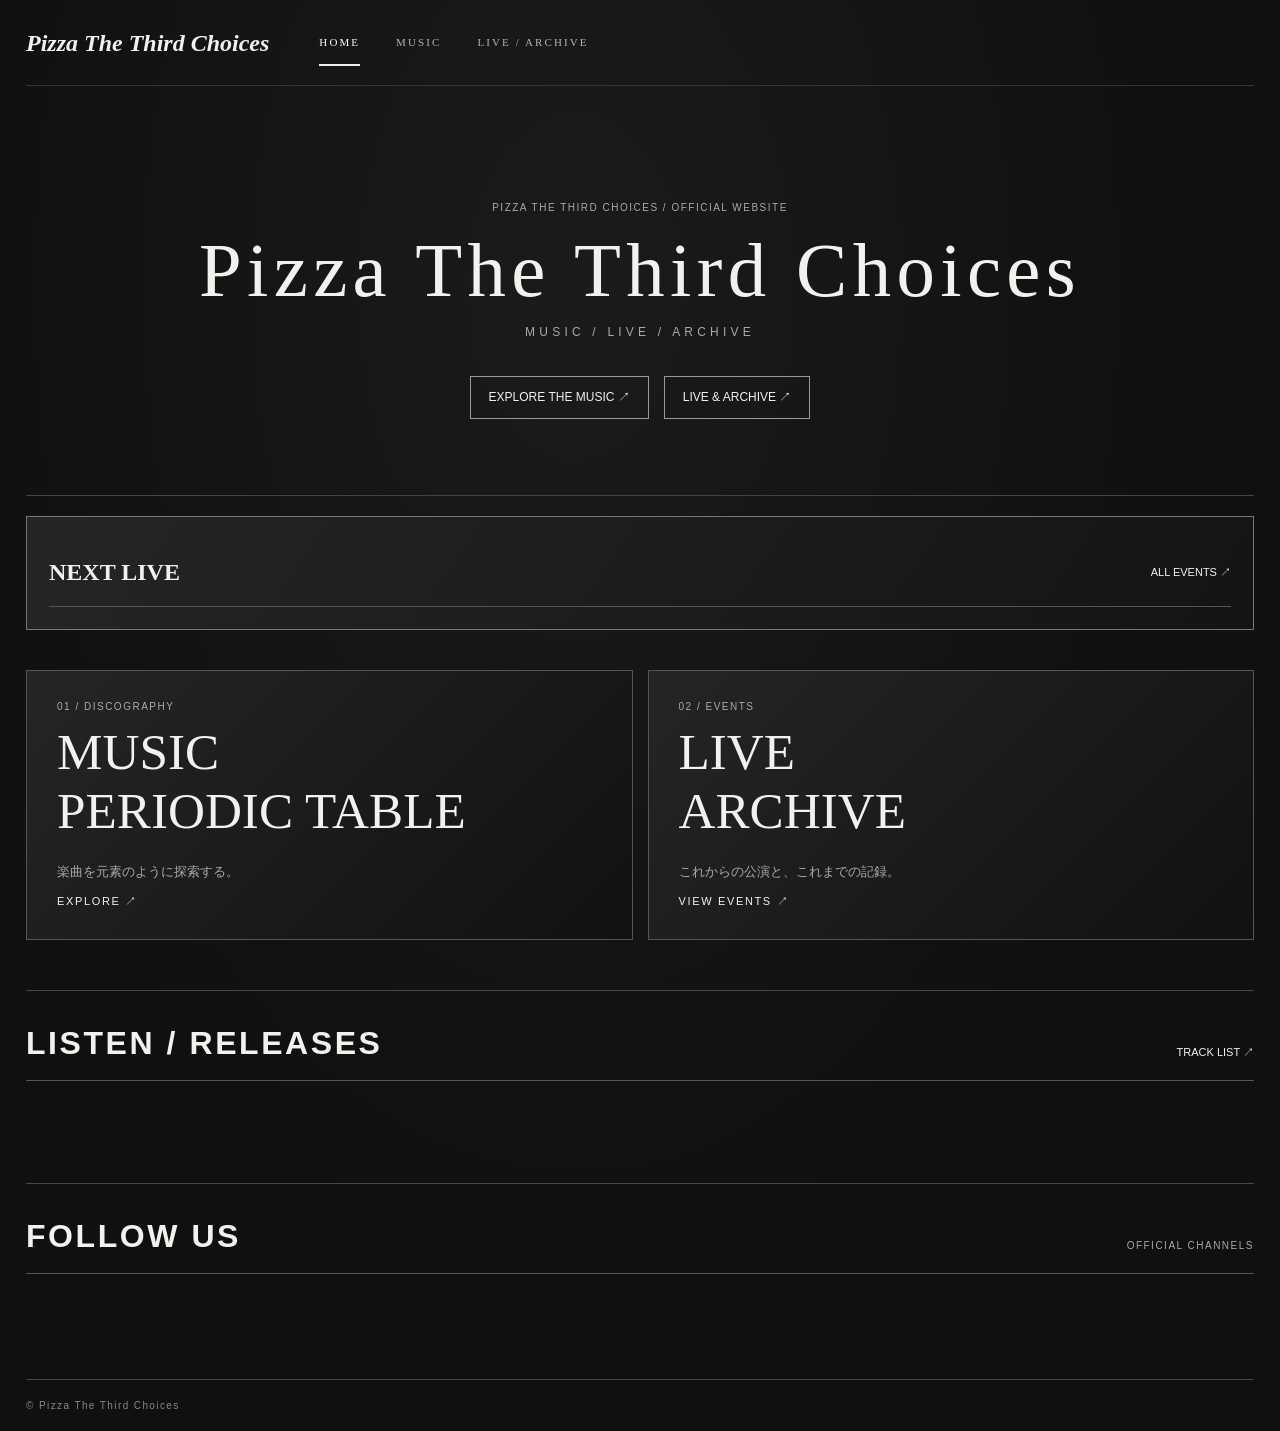
==== index.html @ 2cea5db8 "Add files via upload" ====
<!doctype html><html lang="ja"><head><meta charset="utf-8"><meta name="viewport" content="width=device-width,initial-scale=1"><title>Pizza The Third Choices | Official Website</title><link rel="stylesheet" href="style.css"></head><body><div class="site-shell"><nav class="top-nav"><a class="wordmark" href="index.html"><img src="assets/logo/logo-white.png" alt="Pizza The Third Choices" onerror="this.hidden=true;this.nextElementSibling.hidden=false"><span hidden>Pizza The Third Choices</span></a><div class="nav-links"><a class="active" href="index.html">HOME</a><a href="music.html">MUSIC</a><a href="live.html">LIVE / ARCHIVE</a></div></nav><main class="home-main"><section class="hero"><p class="eyebrow">PIZZA THE THIRD CHOICES / OFFICIAL WEBSITE</p><img class="hero-logo" src="assets/logo/logo-white.png" alt="Pizza The Third Choices" onerror="this.hidden=true;this.nextElementSibling.hidden=false"><h1 hidden>Pizza The Third Choices</h1><p class="hero-caption">MUSIC / LIVE / ARCHIVE</p><div class="hero-actions"><a href="music.html">EXPLORE THE MUSIC ↗</a><a href="live.html">LIVE & ARCHIVE ↗</a></div></section><section class="home-live"><div class="section-bar"><h2>NEXT LIVE</h2><a href="live.html">ALL EVENTS ↗</a></div><div id="home-events"></div></section><section class="home-sections"><a class="feature-tile" href="music.html"><span class="eyebrow">01 / DISCOGRAPHY</span><h2>MUSIC<br>PERIODIC TABLE</h2><p>楽曲を元素のように探索する。</p><span>EXPLORE ↗</span></a><a class="feature-tile" href="live.html"><span class="eyebrow">02 / EVENTS</span><h2>LIVE<br>ARCHIVE</h2><p>これからの公演と、これまでの記録。</p><span>VIEW EVENTS ↗</span></a></section><section class="social-section" aria-label="アルバム配信"><div class="section-bar"><h2>LISTEN / RELEASES</h2><a href="music.html">TRACK LIST ↗</a></div><div id="home-releases" class="release-links"></div></section><section class="social-section" aria-label="公式SNS"><div class="section-bar"><h2>FOLLOW US</h2><span class="eyebrow">OFFICIAL CHANNELS</span></div><div class="social-links" data-social-links></div></section></main><footer>© Pizza The Third Choices</footer></div><script src="data/events.js"></script><script>renderEvents('home-events',2)</script><script src="data/albums.js"></script><script src="data/social.js"></script><script src="releases.js"></script></body></html>
---- style.css ----
:root{color-scheme:dark;font-family:Georgia,"Hiragino Mincho ProN","Yu Mincho",serif;background:#101010;color:#f3f1ed}*{box-sizing:border-box}body{margin:0;background:radial-gradient(ellipse at 45% 20%,#1b1b1b 0%,#101010 60%);min-height:100vh}button,input{font:inherit}button{cursor:pointer}a{color:inherit}.site-shell{max-width:1800px;margin:auto;padding:0 26px}.top-nav{min-height:86px;display:flex;align-items:center;gap:50px;border-bottom:1px solid #343434}.wordmark{display:flex;align-items:center;text-decoration:none;min-width:220px;font-style:italic;font-weight:bold;font-size:24px;line-height:1}.wordmark img{max-width:220px;max-height:73px;object-fit:contain;object-position:left}.nav-links{display:flex;gap:36px;align-items:center;flex-wrap:wrap}.nav-links a{text-decoration:none;font-size:11px;letter-spacing:.19em;color:#b6b4b2;padding:16px 0;border-bottom:2px solid transparent}.nav-links a.active{border-bottom-color:#f1efeb;color:white}.main-layout{display:grid;grid-template-columns:minmax(0,1fr) 365px;gap:28px;padding-top:26px;align-items:start}.left-column{min-width:0}.page-head{display:flex;align-items:end;justify-content:space-between;gap:20px;margin-bottom:24px}.eyebrow{font-family:Arial,sans-serif;font-size:10px;letter-spacing:.15em;color:#aaa}h1{font-size:clamp(36px,4.1vw,72px);line-height:.99;font-weight:400;letter-spacing:.07em;margin:10px 0 3px}.subheading{margin:0;text-align:center;letter-spacing:.4em;font-size:15px}.intro-tools{width:42%;max-width:340px}.intro{font-size:12px;color:#c1c1c1;line-height:1.95;margin:0 0 15px}.search-label{display:block;position:relative}.search-label span{display:block;font-family:Arial,sans-serif;color:#888;font-size:9px;letter-spacing:.16em;margin-bottom:6px}.search-label input{width:100%;background:#191919;border:1px solid #6b6b6b;border-radius:24px;padding:12px 18px;color:#fff;font-size:12px;outline:none}.search-label input:focus{border-color:#fff}.table-scroll{overflow-x:auto;padding:10px 4px 32px}.periodic{display:grid;grid-template-columns:repeat(8,minmax(0,1fr));gap:7px;min-width:650px}.element{position:relative;aspect-ratio:1/1;border:2px solid var(--album-color);border-radius:4px;background-color:var(--album-color);padding:8px;color:#fff;text-align:left;display:flex;flex-direction:column;justify-content:space-between;isolation:isolate;transition:transform .16s,filter .16s;min-width:0}.element:before{content:"";position:absolute;inset:0;background:linear-gradient(180deg,#0009,#0004 45%,#000b);z-index:-1}.element.cover-cell{background-image:var(--cover-url)!important;background-size:cover!important;background-position:center!important}.element:hover,.element:focus-visible{transform:translateY(-4px);z-index:30;outline:1px solid white}.element.selected{outline:2px solid #fff;outline-offset:2px;z-index:6}.element.dim{opacity:.18}.num{font:600 13px Arial,sans-serif;text-shadow:0 1px 5px #000}.symbol{font-size:clamp(17px,2.05vw,30px);font-weight:700;letter-spacing:-.05em;line-height:1.1;text-shadow:0 2px 8px #000,0 1px 3px #000;align-self:center;position:relative;top:-2px}.symbol.long-code{font-size:clamp(14px,1.8vw,25px)}.marks{position:absolute;right:5px;top:5px;display:flex;gap:3px}.mark-icon{display:flex;width:29px;height:29px;padding:3px;border-radius:4px;background:#0008;align-items:center;justify-content:center;filter:drop-shadow(0 1px 2px #000)}.mark-icon svg{width:100%;height:100%;fill:none;stroke:currentColor;stroke-width:1.8}.empty{aspect-ratio:1/1}.tooltip{position:absolute;left:50%;bottom:calc(100% + 12px);transform:translateX(-50%);width:235px;padding:13px;background:#eeeae3;color:#171717;box-shadow:0 10px 30px #000b;text-align:left;pointer-events:none;opacity:0;visibility:hidden;transition:opacity .12s;z-index:40;border-radius:4px}.element:hover .tooltip,.element:focus-visible .tooltip{opacity:1;visibility:visible}.tooltip strong{display:block;font-size:15px;margin:5px 0}.tooltip small{font-family:Arial,sans-serif;font-size:11px;line-height:1.6;display:block}.tooltip .more{margin-top:7px;font-weight:bold}.pair-connector{position:absolute;z-index:12;pointer-events:none;filter:drop-shadow(0 2px 2px #000);display:flex;align-items:center;justify-content:center}.pair-connector.right{width:25px;height:70px;right:-17px;top:50%;transform:translateY(-50%)}.pair-connector.down{width:70px;height:25px;bottom:-17px;left:50%;transform:translateX(-50%)}.pair-connector svg{width:100%;height:100%;overflow:visible}.pair-inline{font:bold 20px Arial,sans-serif;text-shadow:0 1px 3px #000}.legend{display:flex;align-items:center;gap:12px 18px;flex-wrap:wrap;padding:16px 0;border-top:1px solid #444;border-bottom:1px solid #444}.legend span{display:inline-flex;align-items:center;gap:7px;font:11px Arial,sans-serif;color:#ddd}.legend-label{font:12px Georgia,serif;letter-spacing:.06em}.legend .swatch{display:inline-block;width:14px;height:14px;border-radius:2px}.legend svg{width:21px;height:21px;stroke:currentColor;fill:none;stroke-width:1.8}.legend-divider{height:26px;border-left:1px solid #555}.table-note{color:#858585;font:11px Arial,sans-serif;line-height:1.6}.detail{border:1px solid #575757;background:#121212;padding:22px 22px 26px;min-height:550px;position:sticky;top:15px;max-height:calc(100vh - 30px);overflow-y:auto;scrollbar-color:#666 #151515}.detail-top{display:flex;justify-content:space-between;align-items:center}.detail-reset{background:none;border:0;color:#aaa;font-size:23px}.detail-heading{display:flex;align-items:center;gap:17px;margin:15px 0 20px;border-bottom:1px solid #444;padding-bottom:16px}.detail-number{font-size:52px;line-height:1}.detail-heading h2{font-size:24px;line-height:1.15;margin:0;overflow-wrap:anywhere;font-weight:400}.detail-code{font-size:17px;letter-spacing:.16em;margin:7px 0 0;color:#aaa}.detail-album{display:flex;gap:15px;align-items:center}.detail-cover{flex:0 0 45%;aspect-ratio:1/1;background:var(--album-color);display:flex;align-items:center;justify-content:center;color:#222;font:10px Arial,sans-serif;letter-spacing:.1em}.detail-art{width:100%;height:100%;object-fit:cover}.detail-art[hidden]{display:none}.detail-album-meta{display:flex;flex-direction:column;gap:9px;font-size:13px;line-height:1.5;overflow-wrap:anywhere}.detail-album-meta small{font:10px Arial,sans-serif;color:#999}.detail-album-meta span{font:11px Arial,sans-serif;color:#bbb}.description-section{margin-top:25px;border-top:1px solid #444;padding-top:18px}.description-section h3,.video-section h3{font-size:16px;font-weight:400;margin:0 0 10px}.description-section p{font-size:13px;line-height:1.9;color:#c7c7c7}.pair-jump,.detail-page-link{display:block;width:100%;text-align:center;border:1px solid #777;border-radius:4px;padding:11px 8px;background:transparent;color:#eee;text-decoration:none;font-size:12px;margin:14px 0}.pair-jump:hover,.detail-page-link:hover{background:#333}.video-section{border-top:1px solid #444;margin-top:22px;padding-top:18px;display:flex;flex-direction:column;gap:12px;align-items:center}.video-section h3{align-self:stretch}.shorts-player{width:min(100%,220px);aspect-ratio:9/16;border:1px solid #555;border-radius:5px;background:#222}.video-section a{font:12px Arial,sans-serif;color:#eee}.site-shell footer{border-top:1px solid #444;padding:20px 0;margin-top:25px;color:#888;font:10px Arial,sans-serif;letter-spacing:.14em}@media(max-width:1100px){.main-layout{grid-template-columns:1fr}.detail{position:static;max-height:none;min-height:0}.detail-album{max-width:500px}.detail-cover{max-width:170px}.periodic{min-width:640px}}@media(max-width:650px){.site-shell{padding:0 12px}.top-nav{gap:14px;min-height:65px}.wordmark{min-width:110px;font-size:15px}.wordmark img{max-width:110px;max-height:50px}.nav-links{gap:12px}.nav-links a{font-size:9px;letter-spacing:.05em}.page-head{display:block}.intro-tools{width:100%;max-width:none;margin-top:15px}.intro{font-size:11px}.main-layout{padding-top:18px}.periodic{gap:5px}.element{padding:6px}.detail{padding:16px}.legend{gap:9px 12px}}@media(hover:none){.tooltip{display:none}}

/* V6: Paired songs share one rectangular frame. The diagonal is a real internal divider. */
.periodic{grid-auto-rows:auto;align-items:stretch}
.pair-unit{position:relative;isolation:isolate;min-width:0;min-height:0;border:2px solid #eee;border-radius:4px;overflow:visible;background:#101010;z-index:2}
.pair-unit:hover,.pair-unit:focus-within{z-index:35}
.pair-unit .element{position:absolute;border:0;border-radius:0;outline-offset:-3px;aspect-ratio:auto;overflow:visible;min-height:0;min-width:0;transform:none}
.pair-unit .element:hover,.pair-unit .element:focus-visible{transform:none;filter:brightness(1.16)}
.pair-horizontal{grid-column-end:span 2;aspect-ratio:2/1}
.pair-vertical{grid-row-end:span 2;aspect-ratio:1/2}
.pair-horizontal .pair-first{inset:0 50% 0 0;clip-path:polygon(0 0,100% 0,calc(100% - 17%) 100%,0 100%)}
.pair-horizontal .pair-second{inset:0 0 0 50%;clip-path:polygon(17% 0,100% 0,100% 100%,0 100%)}
/* Use overlapping half-cell hit areas so the diagonal halves remain independently clickable. */
.pair-horizontal .pair-first{right:42%;clip-path:polygon(0 0,100% 0,86% 100%,0 100%)}
.pair-horizontal .pair-second{left:42%;clip-path:polygon(14% 0,100% 0,100% 100%,0 100%)}
.pair-vertical .pair-first{inset:0 0 42% 0;clip-path:polygon(0 0,100% 0,100% 86%,0 100%)}
.pair-vertical .pair-second{inset:42% 0 0 0;clip-path:polygon(0 14%,100% 0,100% 100%,0 100%)}
.pair-divider{position:absolute;pointer-events:none;z-index:10;filter:drop-shadow(0 1px 2px #000)}
.pair-horizontal .pair-divider{top:0;bottom:0;left:50%;width:2px;background:#fff;transform:skewX(-9deg);transform-origin:center}
.pair-vertical .pair-divider{left:0;right:0;top:50%;height:2px;background:#fff;transform:skewY(-9deg);transform-origin:center}
.pair-unit .num,.pair-unit .symbol,.pair-unit .marks{z-index:1}
.pair-unit .tooltip{z-index:50}
.pair-unit .element.selected{outline:2px solid #fff;outline-offset:-3px}
.pair-unit .element .symbol{font-size:clamp(16px,1.9vw,28px)}

/* V7 responsive equal-width grid: no forced horizontal scrolling */
.periodic{min-width:0;grid-template-columns:repeat(8,minmax(0,1fr));gap:clamp(2px,.6vw,7px);grid-auto-rows:auto}
.element{padding:clamp(2px,.6vw,8px)}
.pair-unit{border-color:#ddd}
.pair-unit.pair-searching{border-color:#ddd!important;outline:none!important;box-shadow:none!important}
.pair-unit.pair-searching .element.dim{opacity:.2}
.pair-unit.pair-searching .element:not(.dim){filter:brightness(1.1)}
.view-label{margin-top:12px}.view-label select{width:100%;padding:11px 16px;background:#191919;border:1px solid #6b6b6b;color:#fff;border-radius:20px;font-size:12px}
.periodic.album-layout{display:block}.album-group{margin:0 0 30px}.album-group-title{font-size:clamp(16px,2vw,23px);font-weight:400;border-bottom:1px solid #555;padding-bottom:10px}
.album-song-grid{display:grid;grid-template-columns:repeat(8,minmax(0,1fr));gap:clamp(2px,.6vw,7px)}.album-song-wrap{min-width:0;position:relative}.album-element{width:100%}.album-track-number{position:absolute;right:3px;bottom:3px;font:9px Arial,sans-serif;color:#fff;text-shadow:0 1px 4px #000;pointer-events:none}
.home-main,.archive-main{padding:30px 0 60px}.hero{min-height:380px;display:flex;flex-direction:column;align-items:center;justify-content:center;text-align:center;border-bottom:1px solid #444;padding:40px 10px}.hero-logo{max-width:min(520px,85%);max-height:220px;object-fit:contain}.hero h1{font-size:clamp(36px,6vw,85px)}.hero-caption{letter-spacing:.35em;color:#aaa;font:12px Arial,sans-serif}.hero-actions{display:flex;gap:15px;flex-wrap:wrap;justify-content:center;margin-top:25px}.hero-actions a,.event-info a{border:1px solid #999;padding:12px 18px;text-decoration:none;font:12px Arial,sans-serif}.hero-actions a:hover,.event-info a:hover{background:#333}.home-sections{display:grid;grid-template-columns:1fr 1fr;gap:15px;margin:25px 0 50px}.feature-tile{border:1px solid #555;padding:30px;min-height:260px;text-decoration:none;background:linear-gradient(135deg,#252525,#111);display:flex;flex-direction:column;justify-content:space-between}.feature-tile h2{font-size:clamp(25px,4vw,52px);font-weight:400;margin:10px 0}.feature-tile p{color:#aaa;font-size:13px}.feature-tile>span:last-child{font:11px Arial,sans-serif;letter-spacing:.15em}.section-bar{display:flex;align-items:center;justify-content:space-between;border-bottom:1px solid #555}.section-bar a{font:11px Arial,sans-serif;text-decoration:none}.archive-main>h1{margin-bottom:25px}.event-heading{font-size:23px;font-weight:400;letter-spacing:.1em;border-bottom:1px solid #555;padding-bottom:12px;margin-top:40px}.event-grid{display:grid;grid-template-columns:repeat(auto-fill,minmax(230px,1fr));gap:18px}.event-card{border:1px solid #4c4c4c;background:#181818;overflow:hidden}.event-card>img{display:block;width:100%;aspect-ratio:3/4;object-fit:contain;background:#222}.event-info{padding:18px}.event-date{font:12px Arial,sans-serif;color:#bbb}.event-title{font-size:22px;font-weight:400}.event-venue,.event-lineup,.event-description{font-size:12px;color:#bbb;line-height:1.7}.event-info a{display:inline-block;margin-top:8px}.empty-state{padding:28px;border:1px dashed #555;color:#aaa;font:13px Arial,sans-serif;line-height:1.7}
@media(max-width:1100px){.periodic{min-width:0!important}}
@media(max-width:650px){.table-scroll{overflow-x:visible;padding:4px 0 18px}.periodic{gap:3px}.element{border-width:1px;border-radius:2px;padding:2px;aspect-ratio:1/1}.num{font-size:clamp(6px,1.9vw,10px)}.symbol,.pair-unit .element .symbol{font-size:clamp(8px,2.9vw,15px);top:0;letter-spacing:-.07em}.symbol.long-code{font-size:clamp(7px,2.5vw,12px)}.mark-icon{width:clamp(10px,3.4vw,18px);height:clamp(10px,3.4vw,18px);padding:1px}.marks{right:1px;top:1px;gap:0}.pair-unit{border-width:1px;border-radius:2px}.pair-horizontal{aspect-ratio:2/1}.pair-vertical{aspect-ratio:1/2}.pair-divider{filter:none}.pair-horizontal .pair-divider{width:1px}.pair-vertical .pair-divider{height:1px}.pair-unit .element.selected{outline-width:1px}.album-song-grid{gap:3px}.album-track-number{font-size:7px}.home-sections{grid-template-columns:1fr}.feature-tile{min-height:210px}.hero{min-height:330px}.nav-links{gap:10px}.nav-links a{font-size:8px}.top-nav{justify-content:space-between}.wordmark{min-width:95px}.wordmark img{max-width:95px}}

/* Searching does not outline the combined pair frame */
.pair-unit.pair-searching .element.selected{outline:none;box-shadow:inset 0 0 0 2px #fff9}
@media(max-width:650px){.pair-unit.pair-searching .element.selected{box-shadow:inset 0 0 0 1px #fff9}}

/* v8: lightweight flyer archive, prominent next show, and streaming links */
.streaming-links{display:flex;flex-wrap:wrap;gap:8px;margin:12px 0 20px}
.streaming-links a{display:inline-block;padding:8px 11px;border:1px solid #777;border-radius:3px;color:#f5f5f5;text-decoration:none;font:11px Arial,sans-serif}
.streaming-links a:hover{background:#333}
.home-live{margin:20px 0 40px;padding:22px;border:1px solid #777;background:linear-gradient(125deg,#252525,#141414)}
.home-live .event-grid{grid-template-columns:1fr}
.home-live .event-card{display:grid;grid-template-columns:minmax(110px,220px) 1fr}
.home-live .event-cover-link{height:100%}
.home-live .event-info{display:flex;flex-direction:column;justify-content:center}
.event-cover-link{display:block;background:#252525;min-height:100px}
.event-thumb{width:100%;aspect-ratio:210/297;object-fit:contain;display:block;background:#222}
.event-no-image{display:grid;place-items:center;min-height:190px;color:#999;font:11px Arial,sans-serif}
.event-actions{display:flex;gap:8px;flex-wrap:wrap;margin-top:10px}
.event-info .event-actions a{margin:0;font-size:11px}
.event-actions .ticket-cta,.ticket-main{background:#e9b7b6!important;border-color:#e9b7b6!important;color:#171717!important;font-weight:bold!important}
.event-detail-title{font-size:clamp(30px,5vw,62px);overflow-wrap:anywhere}
.event-detail-meta{display:flex;gap:10px 25px;flex-wrap:wrap;margin:20px 0;border-block:1px solid #555;padding:12px 0;font:12px Arial,sans-serif;color:#ddd}
.ticket-main{display:inline-block;padding:15px 20px;text-decoration:none;margin:12px 0 22px;font:13px Arial,sans-serif}
.event-gallery{display:grid;grid-template-columns:repeat(auto-fit,minmax(min(100%,280px),1fr));gap:25px;margin:24px 0}
.event-figure{margin:0;min-width:0}.event-figure figcaption{font:13px Arial,sans-serif;letter-spacing:.12em;margin-bottom:10px}
.event-figure a{display:block;background:#202020}.event-full{display:block;width:100%;height:auto;max-height:950px;object-fit:contain}
.setlist-text{border-top:1px solid #555;padding-top:20px}.setlist-text li{padding:5px 0}.setlist-text a{color:#eee}
@media(max-width:650px){.home-live{padding:12px}.home-live .event-card{grid-template-columns:115px 1fr}.home-live .event-info{padding:10px}.home-live .event-title{font-size:17px}.event-info .event-actions a{padding:9px;font-size:10px}}

/* Release sides and cassette-only bonus track */
.release-side{font-size:.9rem;letter-spacing:.16em;margin:1.4rem 0 .7rem;color:#eee}
.bonus-tag{position:absolute;right:3px;bottom:3px;font-size:.56rem;letter-spacing:.03em;background:#f4e1a8;color:#222;padding:2px 4px;border-radius:2px;pointer-events:none}
.album-song-wrap{position:relative}
.special-track{display:flex;align-items:center;justify-content:center;text-align:center;padding:8px;color:white!important;background:#555!important;border:2px solid #aaa!important;font-size:.72rem;text-decoration:none;overflow-wrap:anywhere}

/* Official social links — shared across the site */
.social-section{padding:34px 0 20px;margin-top:36px;border-top:1px solid #484848}
.social-section h2{font:600 clamp(20px,3vw,32px) Arial,sans-serif;letter-spacing:.08em;margin:0 0 18px}
.social-links{display:flex;flex-wrap:wrap;gap:10px}
.social-link{display:inline-flex;align-items:center;justify-content:space-between;gap:24px;min-width:150px;border:1px solid #777;border-radius:3px;padding:13px 17px;text-decoration:none;font:600 12px Arial,sans-serif;letter-spacing:.06em;transition:background .2s,border-color .2s}
.social-link:hover,.social-link:focus-visible{background:#303030;border-color:#fff}
.social-empty{color:#999;font:12px Arial,sans-serif}
@media(max-width:650px){.social-link{min-width:calc(50% - 5px);padding:12px;font-size:11px;gap:5px}.social-section{margin-top:24px}}

/* Official release links */
.release-links{display:grid;grid-template-columns:repeat(3,minmax(0,1fr));gap:12px;margin:18px 0 28px}
.release-link{min-width:0;display:flex;align-items:center;gap:12px;padding:12px;border:1px solid #555;border-radius:8px;color:#f6f6f6;text-decoration:none;background:#202020}
.release-link:hover,.release-link:focus-visible{border-color:#e9b7b6;background:#2b2b2b}
.release-link img{width:52px;height:52px;object-fit:cover;flex-shrink:0;border-radius:3px}
.release-link span:nth-child(2){font-weight:700;flex:1;overflow-wrap:anywhere}
.release-link span:last-child{font-size:.75rem;white-space:nowrap}
@media(max-width:850px){.release-links{grid-template-columns:1fr}}

/* V12: one pair rectangle spans the intervening grid gutter too.
   A cell is exactly (container width - seven gutters) / eight.
   CSS Grid includes the gutter when an item spans two tracks. */
.periodic {
  --periodic-gap: clamp(2px, .6vw, 7px);
  gap: var(--periodic-gap);
  grid-template-columns: repeat(8, minmax(0, 1fr));
  grid-auto-rows: minmax(0, calc((100% - 7 * var(--periodic-gap)) / 8));
  align-items: stretch;
}
.pair-horizontal, .pair-vertical {
  aspect-ratio: auto; /* don't force 2:1 or 1:2: the spanned gap changes that ratio */
  width: 100%;
  height: 100%;
}
@media (max-width: 650px) {
  .periodic { --periodic-gap: 3px; }
  .pair-horizontal, .pair-vertical { aspect-ratio: auto; }
}

/* v13: swipeable flyer and setlist archive */
.event-carousel{margin:34px 0 44px;min-width:0}
.event-carousel-heading,.event-carousel-controls{display:flex;align-items:center;justify-content:space-between;gap:12px}
.event-carousel-heading h2{font-size:20px;letter-spacing:.14em;font-weight:400}
.event-carousel-counter,.event-carousel-hint{font:12px Arial,sans-serif;color:#aaa;letter-spacing:.14em}
.event-carousel-track{display:flex;gap:14px;overflow-x:auto;scroll-snap-type:x mandatory;scroll-padding-inline:0;overscroll-behavior-x:contain;scrollbar-width:thin;padding:0 0 12px;-webkit-overflow-scrolling:touch}
.event-carousel-slide{flex:0 0 min(100%,580px);margin:0;scroll-snap-align:start;min-width:0}
.event-carousel-slide figcaption{font:12px Arial,sans-serif;letter-spacing:.13em;margin:0 0 10px;color:#ddd}
.event-slide-image{display:flex;align-items:center;justify-content:center;background:#222;min-height:240px;height:min(74vh,700px)}
.event-carousel-image{display:block;max-width:100%;max-height:100%;object-fit:contain}
.event-pdf{background:#222;height:min(74vh,700px);display:flex;flex-direction:column;align-items:stretch}
.event-pdf iframe{border:0;width:100%;flex:1;min-height:200px}
.event-pdf-open{padding:12px;color:#fff;text-align:center;font:12px Arial,sans-serif}
.event-carousel-controls{justify-content:center;margin:12px 0;gap:24px}
.event-carousel-arrow{background:transparent;border:1px solid #777;color:#fff;padding:10px 20px;font-size:18px;cursor:pointer}
.event-carousel-arrow:disabled{opacity:.3;cursor:default}
@media(max-width:650px){.event-carousel-slide{flex-basis:88%}.event-slide-image,.event-pdf{height:65vh}}
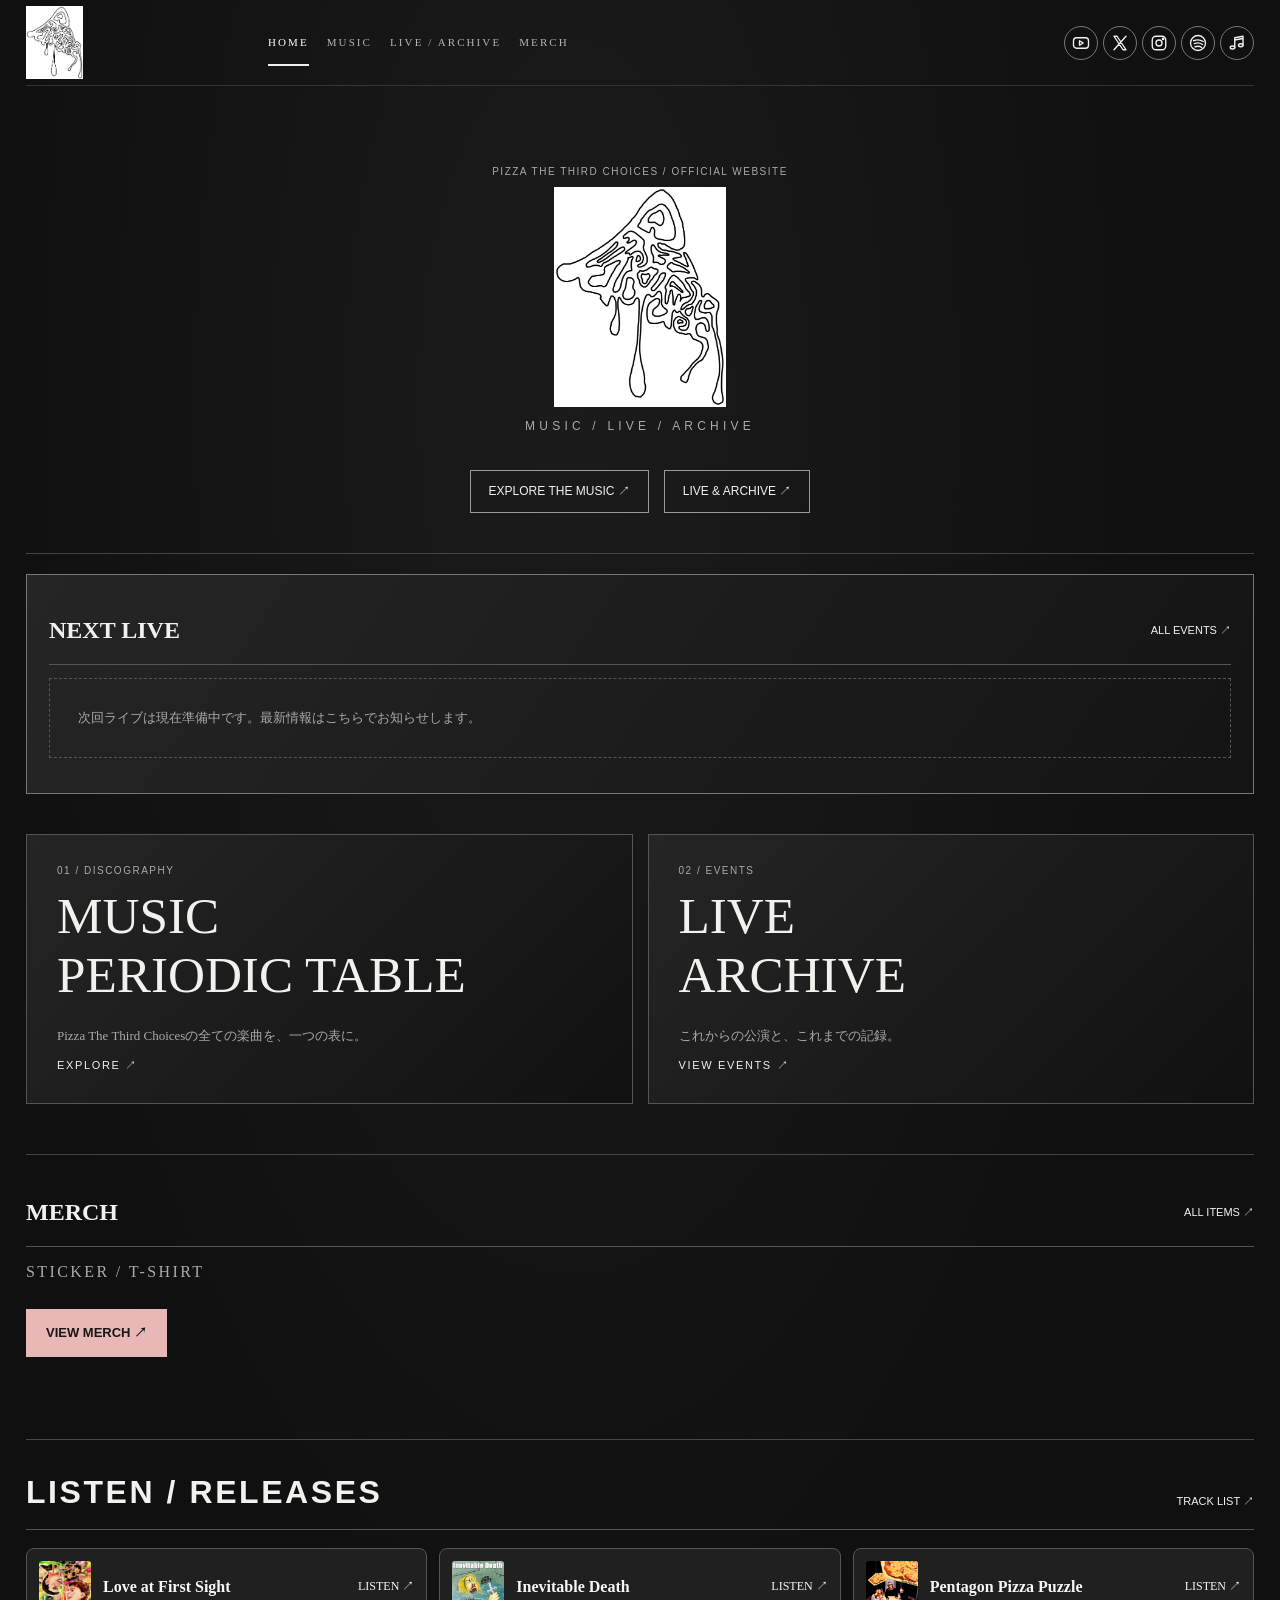
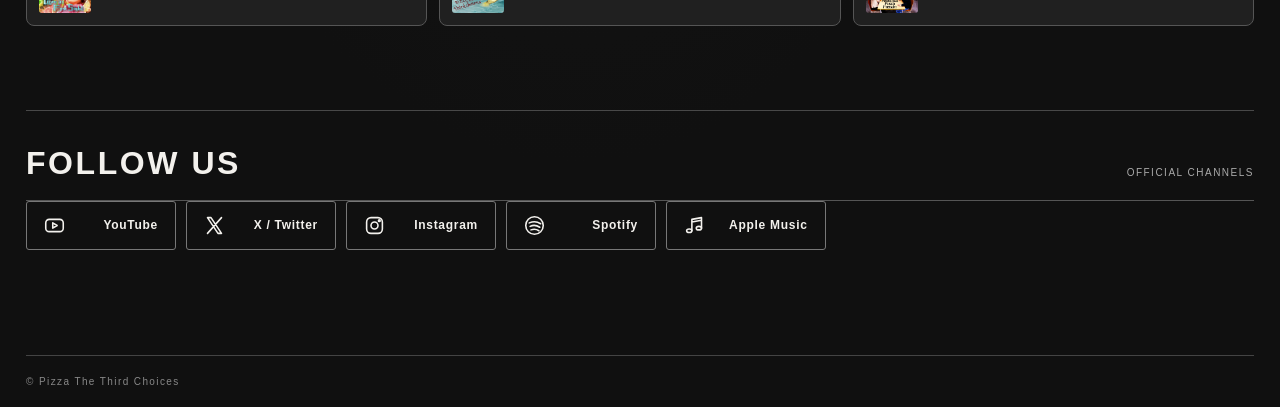
==== commit 5cd72e2e: "Add files via upload" ====
--- a/index.html
+++ b/index.html
@@ -1 +1 @@
-<!doctype html><html lang="ja"><head><meta charset="utf-8"><meta name="viewport" content="width=device-width,initial-scale=1"><title>Pizza The Third Choices | Official Website</title><link rel="stylesheet" href="style.css"></head><body><div class="site-shell"><nav class="top-nav"><a class="wordmark" href="index.html"><img src="assets/logo/logo-white.png" alt="Pizza The Third Choices" onerror="this.hidden=true;this.nextElementSibling.hidden=false"><span hidden>Pizza The Third Choices</span></a><div class="nav-links"><a class="active" href="index.html">HOME</a><a href="music.html">MUSIC</a><a href="live.html">LIVE / ARCHIVE</a></div></nav><main class="home-main"><section class="hero"><p class="eyebrow">PIZZA THE THIRD CHOICES / OFFICIAL WEBSITE</p><img class="hero-logo" src="assets/logo/logo-white.png" alt="Pizza The Third Choices" onerror="this.hidden=true;this.nextElementSibling.hidden=false"><h1 hidden>Pizza The Third Choices</h1><p class="hero-caption">MUSIC / LIVE / ARCHIVE</p><div class="hero-actions"><a href="music.html">EXPLORE THE MUSIC ↗</a><a href="live.html">LIVE & ARCHIVE ↗</a></div></section><section class="home-live"><div class="section-bar"><h2>NEXT LIVE</h2><a href="live.html">ALL EVENTS ↗</a></div><div id="home-events"></div></section><section class="home-sections"><a class="feature-tile" href="music.html"><span class="eyebrow">01 / DISCOGRAPHY</span><h2>MUSIC<br>PERIODIC TABLE</h2><p>楽曲を元素のように探索する。</p><span>EXPLORE ↗</span></a><a class="feature-tile" href="live.html"><span class="eyebrow">02 / EVENTS</span><h2>LIVE<br>ARCHIVE</h2><p>これからの公演と、これまでの記録。</p><span>VIEW EVENTS ↗</span></a></section><section class="social-section" aria-label="アルバム配信"><div class="section-bar"><h2>LISTEN / RELEASES</h2><a href="music.html">TRACK LIST ↗</a></div><div id="home-releases" class="release-links"></div></section><section class="social-section" aria-label="公式SNS"><div class="section-bar"><h2>FOLLOW US</h2><span class="eyebrow">OFFICIAL CHANNELS</span></div><div class="social-links" data-social-links></div></section></main><footer>© Pizza The Third Choices</footer></div><script src="data/events.js"></script><script>renderEvents('home-events',2)</script><script src="data/albums.js"></script><script src="data/social.js"></script><script src="releases.js"></script></body></html>+<!doctype html><html lang="ja"><head><meta charset="utf-8"><meta name="viewport" content="width=device-width,initial-scale=1"><title>Pizza The Third Choices | Official Website</title><link rel="stylesheet" href="style.css"></head><body><div class="site-shell"><nav class="top-nav"><a class="wordmark" href="index.html"><img src="assets/logo/logo-white.png" alt="Pizza The Third Choices" onerror="this.hidden=true;this.nextElementSibling.hidden=false"><span hidden>Pizza The Third Choices</span></a><div class="nav-links"><a class="active" href="index.html">HOME</a><a href="music.html">MUSIC</a><a href="live.html">LIVE / ARCHIVE</a><a href="merch.html">MERCH</a></div><div class="social-links header-social" data-social-links aria-label="公式SNS・配信ストア"></div></nav><main class="home-main"><section class="hero"><p class="eyebrow">PIZZA THE THIRD CHOICES / OFFICIAL WEBSITE</p><img class="hero-logo" src="assets/logo/logo-white.png" alt="Pizza The Third Choices" onerror="this.hidden=true;this.nextElementSibling.hidden=false"><h1 hidden>Pizza The Third Choices</h1><p class="hero-caption">MUSIC / LIVE / ARCHIVE</p><div class="hero-actions"><a href="music.html">EXPLORE THE MUSIC ↗</a><a href="live.html">LIVE & ARCHIVE ↗</a></div></section><section class="home-visuals"><img src="assets/photos/artist-wide.webp" alt="Pizza The Third Choices アーティスト写真" onerror="this.closest('.home-visuals').hidden=true"><img class="home-extra-logo" src="assets/logo/logo-secondary.png" alt="Pizza The Third Choices 別ロゴ" onerror="this.hidden=true"></section><section class="home-live"><div class="section-bar"><h2>NEXT LIVE</h2><a href="live.html">ALL EVENTS ↗</a></div><div id="home-events"></div></section><section class="home-sections"><a class="feature-tile" href="music.html"><span class="eyebrow">01 / DISCOGRAPHY</span><h2>MUSIC<br>PERIODIC TABLE</h2><p>Pizza The Third Choicesの全ての楽曲を、一つの表に。</p><span>EXPLORE ↗</span></a><a class="feature-tile" href="live.html"><span class="eyebrow">02 / EVENTS</span><h2>LIVE<br>ARCHIVE</h2><p>これからの公演と、これまでの記録。</p><span>VIEW EVENTS ↗</span></a></section><section class="home-merch"><div class="section-bar"><h2>MERCH</h2><a href="merch.html">ALL ITEMS ↗</a></div><p>STICKER / T-SHIRT</p><a class="ticket-main" href="merch.html">VIEW MERCH ↗</a></section><section class="social-section" aria-label="アルバム配信"><div class="section-bar"><h2>LISTEN / RELEASES</h2><a href="music.html">TRACK LIST ↗</a></div><div id="home-releases" class="release-links"></div></section><section class="social-section" aria-label="公式SNS"><div class="section-bar"><h2>FOLLOW US</h2><span class="eyebrow">OFFICIAL CHANNELS</span></div><div class="social-links" data-social-links></div></section></main><footer>© Pizza The Third Choices</footer></div><script src="data/events.js"></script><script>renderEvents('home-events',2)</script><script src="data/albums.js"></script><script src="data/social.js"></script><script src="releases.js"></script></body></html>
--- a/style.css
+++ b/style.css
@@ -126,3 +126,8 @@
 .event-carousel-arrow{background:transparent;border:1px solid #777;color:#fff;padding:10px 20px;font-size:18px;cursor:pointer}
 .event-carousel-arrow:disabled{opacity:.3;cursor:default}
 @media(max-width:650px){.event-carousel-slide{flex-basis:88%}.event-slide-image,.event-pdf{height:65vh}}
+
+/* Ver.15: social icons, home photography and merchandise */
+.top-nav{gap:22px;flex-wrap:wrap}.nav-links{gap:18px}.header-social{margin-left:auto;gap:5px;flex-wrap:nowrap}.header-social .social-link{min-width:0;width:34px;height:34px;padding:7px;border-radius:50%;gap:0;justify-content:center}.social-link svg{width:21px;height:21px;fill:none;stroke:currentColor;stroke-width:1.8;stroke-linecap:round;stroke-linejoin:round}.social-link svg path{stroke-linejoin:round}.header-social .social-link svg{width:18px;height:18px}.home-visuals{position:relative;margin:24px 0 38px;overflow:hidden;min-height:180px}.home-visuals>img:first-child{width:100%;max-height:560px;object-fit:cover;display:block}.home-extra-logo{position:absolute;right:3%;bottom:6%;width:min(28%,230px);max-height:150px;object-fit:contain;filter:drop-shadow(0 3px 12px #000)}.home-merch{padding:24px 0;border-top:1px solid #444}.home-merch p{color:#aaa;letter-spacing:.15em}.merch-items{display:grid;grid-template-columns:repeat(2,minmax(0,1fr));gap:24px;margin-top:28px}.merch-card{border:1px solid #555;padding:20px;background:#181818;min-width:0}.merch-heading{display:flex;align-items:baseline;justify-content:space-between;gap:12px}.merch-heading h2{font-weight:400;letter-spacing:.1em}.merch-heading strong{font:600 15px Arial,sans-serif}.merch-gallery{display:flex;overflow-x:auto;gap:12px;scroll-snap-type:x mandatory;padding-bottom:12px}.merch-gallery figure{margin:0;flex:0 0 88%;scroll-snap-align:start}.merch-gallery figure a{display:flex;align-items:center;justify-content:center;width:100%;aspect-ratio:4/5;background:#242424;border:1px solid #444;text-decoration:none}.merch-gallery img{width:100%;height:100%;object-fit:contain}.merch-gallery figcaption{font:11px Arial,sans-serif;color:#aaa;margin-top:8px}.merch-missing{font:12px Arial,sans-serif;color:#888}.merch-card>p{color:#bbb;font-size:13px;line-height:1.8}.home-live .event-grid{display:grid;gap:16px}.home-live .ticket-cta,.event-actions .ticket-cta{background:#f0f0e9;color:#111;border-color:#f0f0e9;font-weight:bold}.home-live .event-thumb{object-fit:cover}
+@media(max-width:950px){.top-nav{gap:8px}.header-social{width:100%;margin:0 0 12px;justify-content:flex-end}.merch-items{grid-template-columns:1fr}}
+@media(max-width:650px){.header-social .social-link{width:33px;height:33px;min-width:0;padding:7px}.home-visuals{min-height:100px}.merch-card{padding:12px}.merch-gallery figure{flex-basis:92%}}
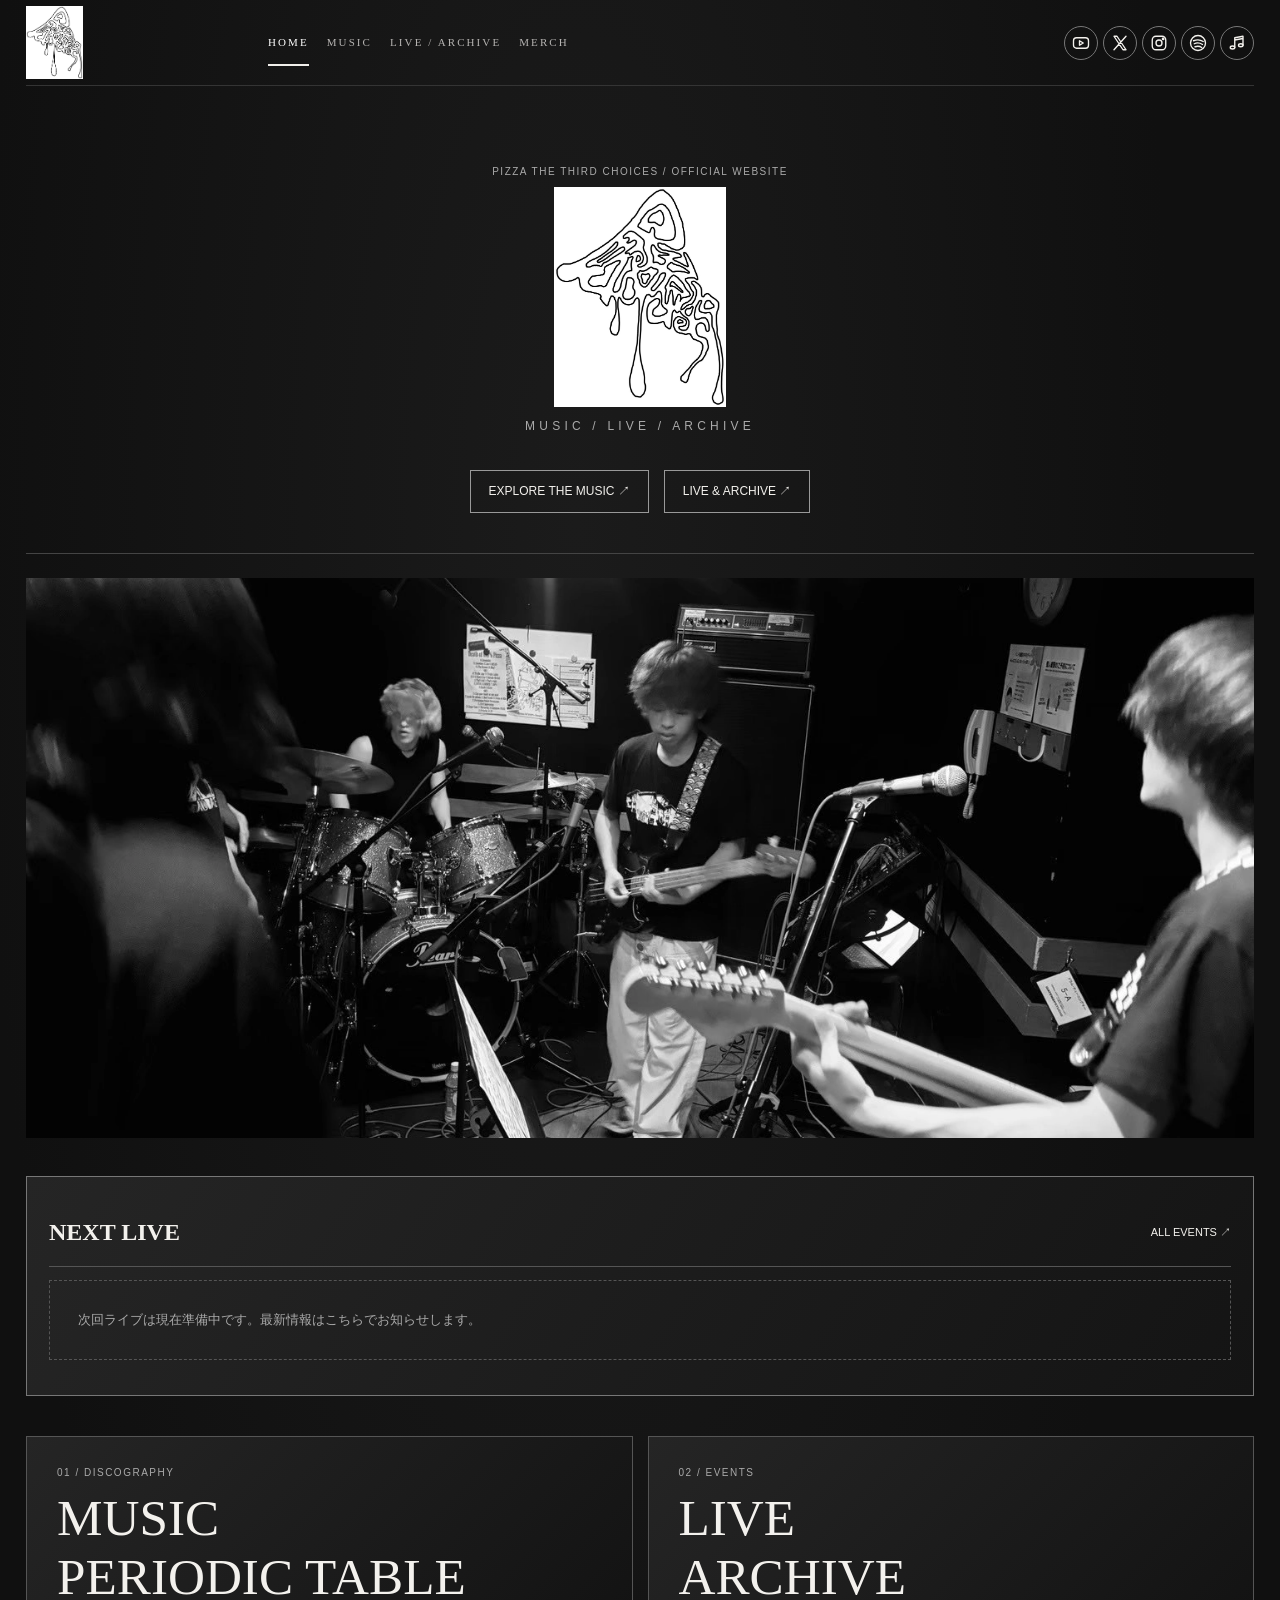
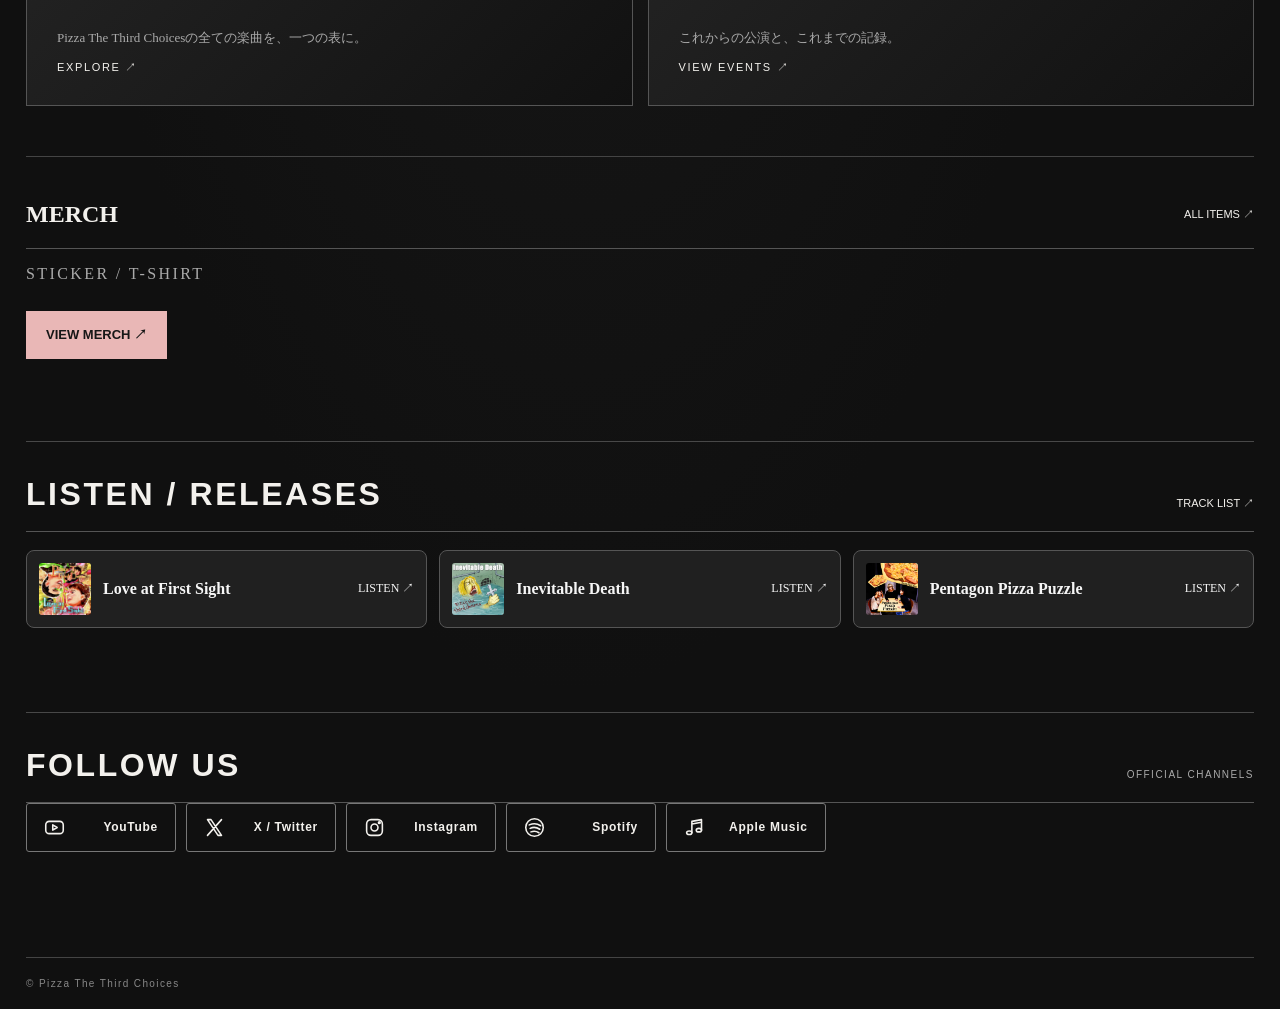
==== commit 14a8f83d: "Update index.html" ====
--- a/index.html
+++ b/index.html
@@ -1 +1,222 @@
-<!doctype html><html lang="ja"><head><meta charset="utf-8"><meta name="viewport" content="width=device-width,initial-scale=1"><title>Pizza The Third Choices | Official Website</title><link rel="stylesheet" href="style.css"></head><body><div class="site-shell"><nav class="top-nav"><a class="wordmark" href="index.html"><img src="assets/logo/logo-white.png" alt="Pizza The Third Choices" onerror="this.hidden=true;this.nextElementSibling.hidden=false"><span hidden>Pizza The Third Choices</span></a><div class="nav-links"><a class="active" href="index.html">HOME</a><a href="music.html">MUSIC</a><a href="live.html">LIVE / ARCHIVE</a><a href="merch.html">MERCH</a></div><div class="social-links header-social" data-social-links aria-label="公式SNS・配信ストア"></div></nav><main class="home-main"><section class="hero"><p class="eyebrow">PIZZA THE THIRD CHOICES / OFFICIAL WEBSITE</p><img class="hero-logo" src="assets/logo/logo-white.png" alt="Pizza The Third Choices" onerror="this.hidden=true;this.nextElementSibling.hidden=false"><h1 hidden>Pizza The Third Choices</h1><p class="hero-caption">MUSIC / LIVE / ARCHIVE</p><div class="hero-actions"><a href="music.html">EXPLORE THE MUSIC ↗</a><a href="live.html">LIVE & ARCHIVE ↗</a></div></section><section class="home-visuals"><img src="assets/photos/artist-wide.webp" alt="Pizza The Third Choices アーティスト写真" onerror="this.closest('.home-visuals').hidden=true"><img class="home-extra-logo" src="assets/logo/logo-secondary.png" alt="Pizza The Third Choices 別ロゴ" onerror="this.hidden=true"></section><section class="home-live"><div class="section-bar"><h2>NEXT LIVE</h2><a href="live.html">ALL EVENTS ↗</a></div><div id="home-events"></div></section><section class="home-sections"><a class="feature-tile" href="music.html"><span class="eyebrow">01 / DISCOGRAPHY</span><h2>MUSIC<br>PERIODIC TABLE</h2><p>Pizza The Third Choicesの全ての楽曲を、一つの表に。</p><span>EXPLORE ↗</span></a><a class="feature-tile" href="live.html"><span class="eyebrow">02 / EVENTS</span><h2>LIVE<br>ARCHIVE</h2><p>これからの公演と、これまでの記録。</p><span>VIEW EVENTS ↗</span></a></section><section class="home-merch"><div class="section-bar"><h2>MERCH</h2><a href="merch.html">ALL ITEMS ↗</a></div><p>STICKER / T-SHIRT</p><a class="ticket-main" href="merch.html">VIEW MERCH ↗</a></section><section class="social-section" aria-label="アルバム配信"><div class="section-bar"><h2>LISTEN / RELEASES</h2><a href="music.html">TRACK LIST ↗</a></div><div id="home-releases" class="release-links"></div></section><section class="social-section" aria-label="公式SNS"><div class="section-bar"><h2>FOLLOW US</h2><span class="eyebrow">OFFICIAL CHANNELS</span></div><div class="social-links" data-social-links></div></section></main><footer>© Pizza The Third Choices</footer></div><script src="data/events.js"></script><script>renderEvents('home-events',2)</script><script src="data/albums.js"></script><script src="data/social.js"></script><script src="releases.js"></script></body></html>+<!doctype html>
+<html lang="ja">
+<head>
+  <meta charset="utf-8">
+  <meta name="viewport" content="width=device-width, initial-scale=1">
+  <title>Pizza The Third Choices | Official Website</title>
+  <!-- 共通スタイルシート -->
+  <link rel="stylesheet" href="style.css">
+</head>
+<body>
+  <!-- ========================================
+       SITE SHELL / ページ全体
+  ========================================= -->
+  <div class="site-shell">
+    <!-- ========================================
+         HEADER / ナビゲーション
+    ========================================= -->
+    <nav class="top-nav">
+      <!-- ヘッダーロゴ -->
+      <a class="wordmark" href="index.html">
+        <img
+          src="assets/logo/logo-white.png"
+          alt="Pizza The Third Choices"
+          onerror="this.hidden=true;this.nextElementSibling.hidden=false"
+        >
+        <span hidden>Pizza The Third Choices</span>
+      </a>
+      <!-- ページ移動メニュー -->
+      <div class="nav-links">
+        <a class="active" href="index.html">HOME</a>
+        <a href="music.html">MUSIC</a>
+        <a href="live.html">LIVE / ARCHIVE</a>
+        <a href="merch.html">MERCH</a>
+      </div>
+      <!-- 公式SNS・配信サービスのアイコン -->
+      <!-- data/social.js に登録されたリンクが自動表示される -->
+      <div
+        class="social-links header-social"
+        data-social-links
+        aria-label="公式SNS・配信ストア"
+      ></div>
+    </nav>
+    <!-- ========================================
+         MAIN / ホームページ本文
+    ========================================= -->
+    <main class="home-main">
+      <!-- ======================================
+           HERO / メインビジュアル
+      ======================================= -->
+      <section class="hero">
+        <p class="eyebrow">
+          PIZZA THE THIRD CHOICES / OFFICIAL WEBSITE
+        </p>
+        <!-- メインロゴ -->
+        <!-- 画像が読み込めない場合は文字タイトルを表示 -->
+        <img
+          class="hero-logo"
+          src="assets/logo/logo-white.png"
+          alt="Pizza The Third Choices"
+          onerror="this.hidden=true;this.nextElementSibling.hidden=false"
+        >
+        <h1 hidden>Pizza The Third Choices</h1>
+        <p class="hero-caption">
+          MUSIC / LIVE / ARCHIVE
+        </p>
+        <!-- メインリンク -->
+        <div class="hero-actions">
+          <a href="music.html">EXPLORE THE MUSIC ↗</a>
+          <a href="live.html">LIVE & ARCHIVE ↗</a>
+        </div>
+      </section>
+      <!-- ======================================
+           ARTIST VISUALS / アー写・追加ロゴ
+      ======================================= -->
+      <section class="home-visuals">
+        <!-- 横長アーティスト写真 -->
+        <!-- 画像が存在しない場合はセクション全体を非表示 -->
+        <img
+          src="assets/photos/artist-wide.webp"
+          alt="Pizza The Third Choices アーティスト写真"
+          onerror="this.closest('.home-visuals').hidden=true"
+        >
+        <!-- 追加ロゴ -->
+        <!-- 画像が存在しない場合はロゴのみ非表示 -->
+        <img
+          class="home-extra-logo"
+          src="assets/logo/logo-Sasaki.png"
+          alt="Pizza The Third Choices 別ロゴ"
+          onerror="this.hidden=true"
+        >
+      </section>
+      <!-- ======================================
+           NEXT LIVE / 次回ライブ情報
+      ======================================= -->
+      <section class="home-live">
+        <div class="section-bar">
+          <h2>NEXT LIVE</h2>
+          <a href="live.html">ALL EVENTS ↗</a>
+        </div>
+        <!--
+          ライブ情報の表示領域
+          data/events.js のイベント情報を読み込み、
+          ページ末尾の renderEvents() で自動生成する。
+          公演情報を追加する場合は
+          index.html ではなく data/events.js を編集する。
+        -->
+        <div id="home-events"></div>
+      </section>
+      <!-- ======================================
+           FEATURE LINKS / 主要コンテンツ
+      ======================================= -->
+      <section class="home-sections">
+        <!-- MUSIC / 楽曲表 -->
+        <a class="feature-tile" href="music.html">
+          <span class="eyebrow">
+            01 / DISCOGRAPHY
+          </span>
+          <h2>
+            MUSIC<br>
+            PERIODIC TABLE
+          </h2>
+          <p>
+            Pizza The Third Choicesの全ての楽曲を、一つの表に。
+          </p>
+          <span>EXPLORE ↗</span>
+        </a>
+        <!-- LIVE / ライブアーカイブ -->
+        <a class="feature-tile" href="live.html">
+          <span class="eyebrow">
+            02 / EVENTS
+          </span>
+          <h2>
+            LIVE<br>
+            ARCHIVE
+          </h2>
+          <p>
+            これからの公演と、これまでの記録。
+          </p>
+          <span>VIEW EVENTS ↗</span>
+        </a>
+      </section>
+      <!-- ======================================
+           MERCH / グッズ紹介
+      ======================================= -->
+      <section class="home-merch">
+        <div class="section-bar">
+          <h2>MERCH</h2>
+          <a href="merch.html">ALL ITEMS ↗</a>
+        </div>
+        <!-- グッズの概要 -->
+        <p>STICKER / T-SHIRT</p>
+        <!-- グッズ一覧ページへ -->
+        <a class="ticket-main" href="merch.html">
+          VIEW MERCH ↗
+        </a>
+      </section>
+      <!-- ======================================
+           LISTEN / RELEASES
+           アルバム・音楽配信情報
+      ======================================= -->
+      <section class="social-section" aria-label="アルバム配信">
+        <div class="section-bar">
+          <h2>LISTEN / RELEASES</h2>
+          <a href="music.html">TRACK LIST ↗</a>
+        </div>
+        <!--
+          アルバム一覧の表示領域
+          data/albums.js に登録された作品を
+          releases.js が読み込んで自動表示する。
+          作品情報や配信リンクを変更する場合は
+          data/albums.js を編集する。
+        -->
+        <div
+          id="home-releases"
+          class="release-links"
+        ></div>
+      </section>
+      <!-- ======================================
+           FOLLOW US / 公式SNS
+      ======================================= -->
+      <section class="social-section" aria-label="公式SNS">
+        <div class="section-bar">
+          <h2>FOLLOW US</h2>
+          <span class="eyebrow">OFFICIAL CHANNELS</span>
+        </div>
+        <!--
+          公式SNS・配信サービスのリンク
+          data/social.js の設定から自動生成する。
+          リンクを変更する場合は data/social.js を編集する。
+        -->
+        <div
+          class="social-links"
+          data-social-links
+        ></div>
+      </section>
+    </main>
+    <!-- ========================================
+         FOOTER / フッター
+    ========================================= -->
+    <footer>
+      © Pizza The Third Choices
+    </footer>
+  </div>
+  <!-- ==========================================
+       JAVASCRIPT / データと表示処理
+       注意：
+       以下の読み込み順は変更しない。
+  =========================================== -->
+  <!-- ライブ情報 -->
+  <script src="data/events.js"></script>
+  <!-- ホームページのライブ情報を最大2件表示 -->
+  <script>
+    renderEvents('home-events', 2);
+  </script>
+  <!-- アルバム・リリース情報 -->
+  <script src="data/albums.js"></script>
+  <!-- 公式SNS・配信サービス -->
+  <script src="data/social.js"></script>
+  <!-- ホームページのリリース表示処理 -->
+  <script src="releases.js"></script>
+</body>
+</html>
